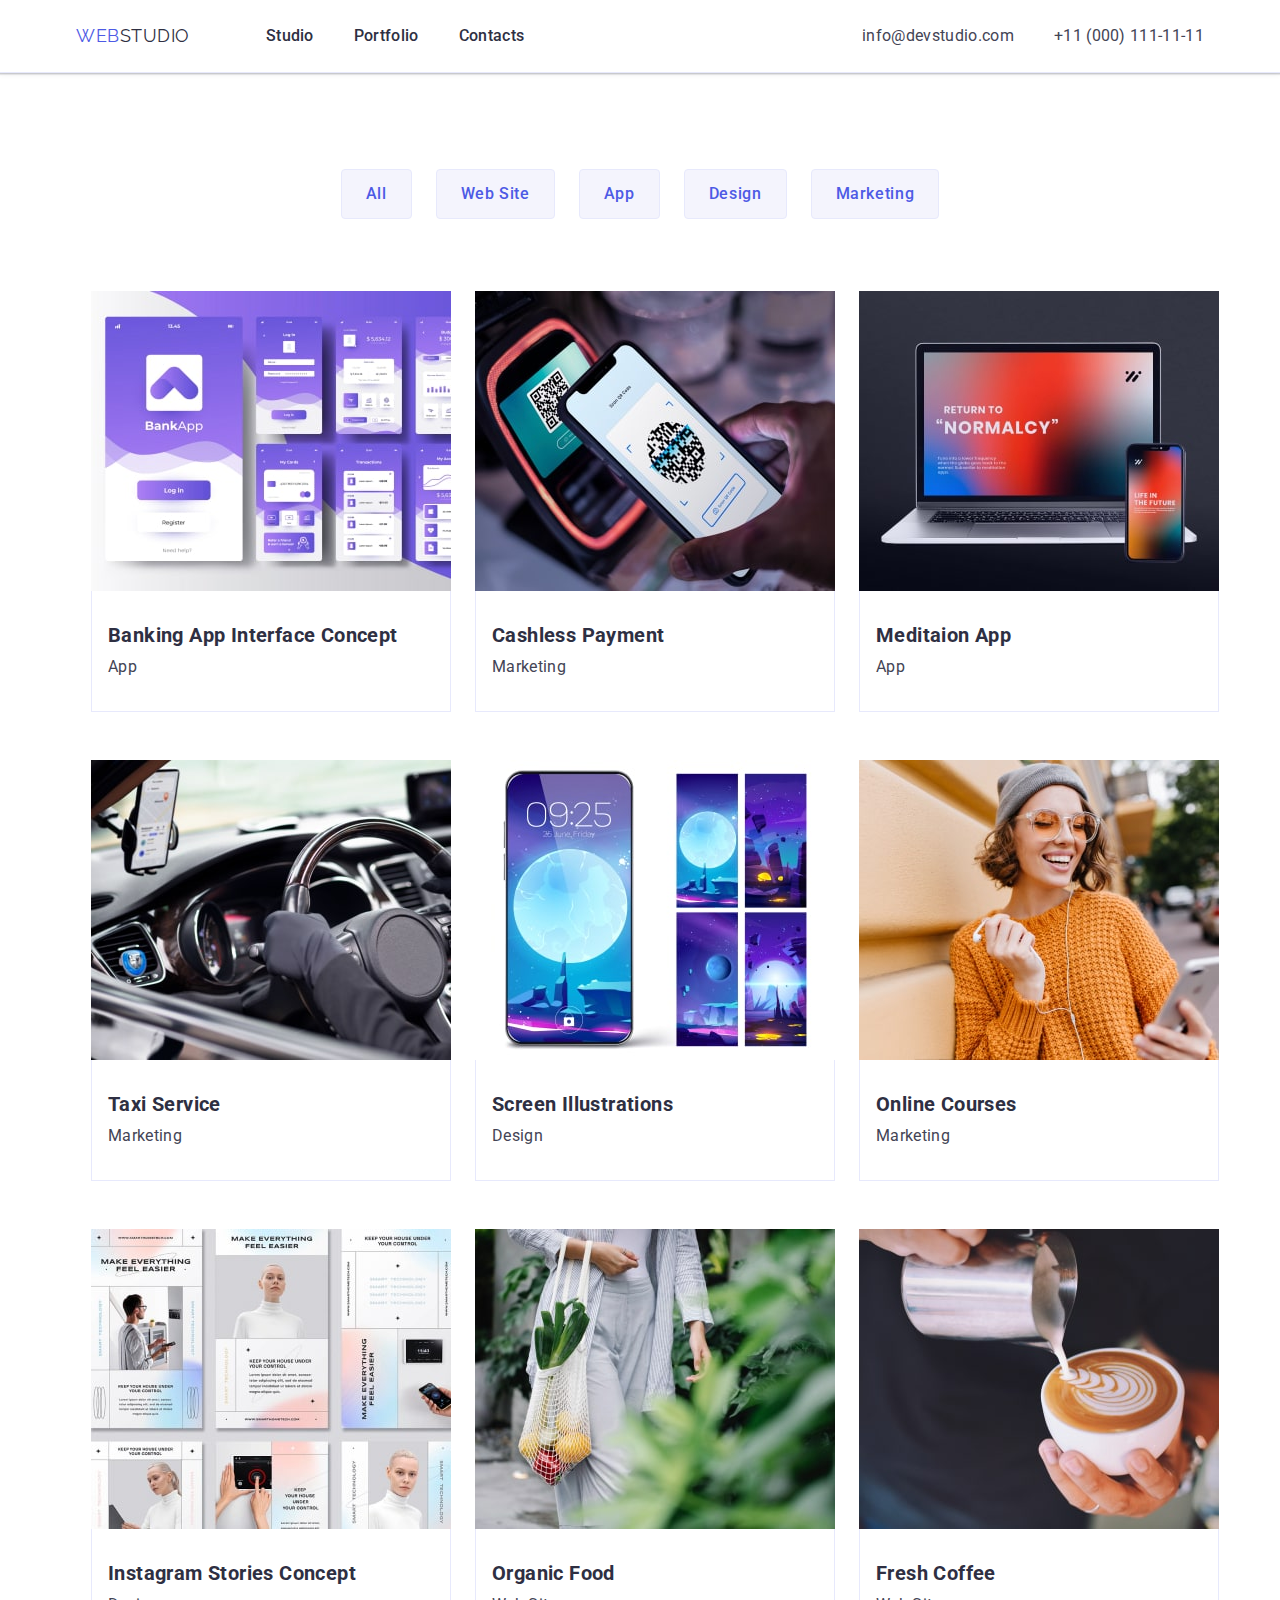
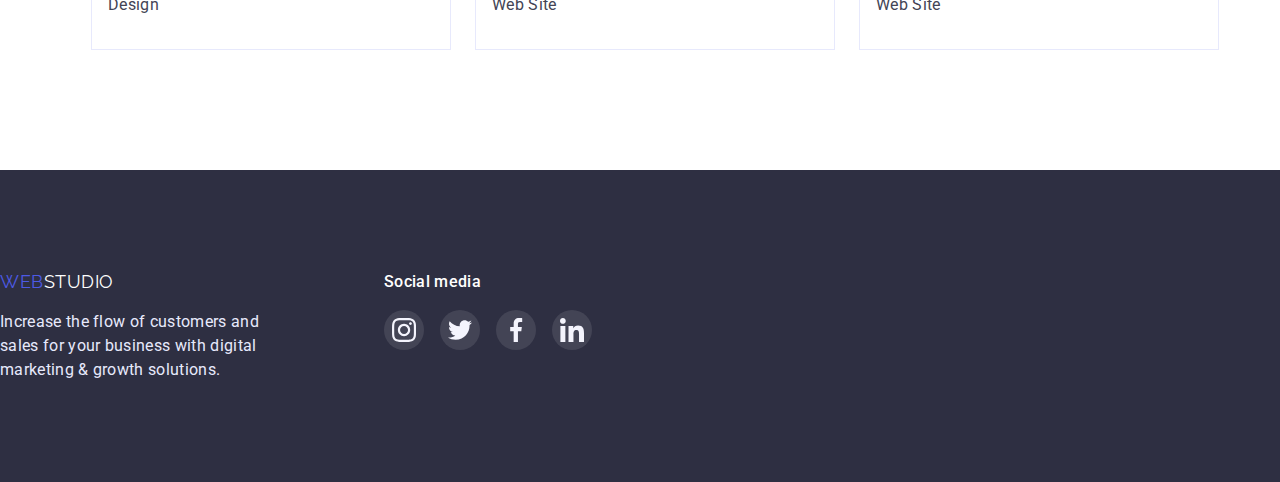
==== portfolio.html @ 8e7cf428 "Initial commit" ====
<!DOCTYPE html>
<html lang="en">
  <head>
    <meta charset="UTF-8" />
    <meta http-equiv="X-UA-Compatible" content="IE=edge" />
    <meta name="viewport" content="width=device-width, initial-scale=1.0" />
    <title>portfolio</title>
    <link
      rel="stylesheet"
      href="https://cdnjs.cloudflare.com/ajax/libs/modern-normalize/1.0.0/modern-normalize.min.css"
    />
    <link rel="stylesheet" href="./css/style.css" />
    <link rel="preconnect" href="https://fonts.googleapis.com" />
    <link rel="preconnect" href="https://fonts.gstatic.com" crossorigin />
    <link
      href="https://fonts.googleapis.com/css2?family=Raleway:wght@800&family=Roboto:wght@400;500;700&display=swap"
      rel="stylesheet"
    />
  </head>
  <body class="body-background">
    <header class="header">
      <div class="header-container header-container-margin">
        <nav class="header-navigation">
          <a
            href="./index.html"
            class="list-style-none studio-logo-style logo text-decoration links"
            ><span class="web-logo-style">Web</span>Studio</a
          >
          <ul class="list-style-none header-list">
            <li>
              <a
                href=""
                class="tabs-web-studio list-style-none text-decoration box-header-text links"
                >Studio</a
              >
            </li>
            <li class="box-header-text">
              <a
                href="./portfolio.html"
                class="tabs-web-studio list-style-none text-decoration box-header-text links"
                >Portfolio</a
              >
            </li>
            <li>
              <a
                href=""
                class="tabs-web-studio list-style-none text-decoration box-header-text links"
                >Contacts</a
              >
            </li>
          </ul>
        </nav>

        <address class="font-style-normal header-navigation">
          <ul class="list-style-none box-header-contacs-list">
            <li>
              <a
                href="mailto:info@devstudio.com"
                class="contacs-web-studio list-style-none text-decoration box-header-contacs header-mail links"
                >info@devstudio.com</a
              >
            </li>
            <li>
              <a
                href="tel:+110001111111"
                class="contacs-web-studio list-style-none text-decoration box-header-contacs header-tel links"
                >+11 (000) 111-11-11</a
              >
            </li>
          </ul>
        </address>
      </div>
    </header>
    <main class="main">
      <section class="main-section-portfolio">
        <div class="container">
          <h1 class="visually-hidden">portfolio</h1>
          <ul class="list-style-none box-list-portfolio-btt">
            <li>
              <button
                type="button"
                class="buttons-main buttons-text cursor-pointer"
              >
                All
              </button>
            </li>
            <li>
              <button
                type="button"
                class="buttons-main buttons-text cursor-pointer"
              >
                Web Site
              </button>
            </li>
            <li>
              <button
                type="button"
                class="buttons-main buttons-text cursor-pointer"
              >
                App
              </button>
            </li>
            <li>
              <button
                type="button"
                class="buttons-main buttons-text cursor-pointer"
              >
                Design
              </button>
            </li>
            <li>
              <button
                type="button"
                class="buttons-main buttons-text cursor-pointer"
              >
                Marketing
              </button>
            </li>
          </ul>
          <div class="first-box-portfolio">
            <ul class="list-style-none first-list-portfolio">
              <li class="items-list-portfolio">
                <a href="" class="links-items-portfolio text-decoration-none">
                  <img
                    src="./images/img(9)-min.jpg"
                    alt="Banking App Interface Concept"
                    width="360"
                    height="300"
                  />
                  <div class="items-portfolio-padding">
                    <h2
                      class="portfolio-text portfolio-box-text margin-text-portfolio-box"
                    >
                      Banking App Interface Concept
                    </h2>
                    <p class="portfolio-p portfolio-box-text">App</p>
                  </div>
                </a>
              </li>

              <li class="items-list-portfolio">
                <a href="" class="links-items-portfolio text-decoration-none">
                  <img
                    src="./images/img(1)-min.jpg"
                    alt="Cashless Payment"
                    width="360"
                    height="300"
                  />
                  <div class="items-portfolio-padding">
                    <h2
                      class="portfolio-text portfolio-box-text margin-text-portfolio-box"
                    >
                      Cashless Payment
                    </h2>
                    <p class="portfolio-p portfolio-box-text">Marketing</p>
                  </div>
                </a>
              </li>
              <li class="items-list-portfolio">
                <a href="" class="links-items-portfolio text-decoration-none">
                  <img
                    src="./images/img(2)-min.jpg"
                    alt="Banking App Interface Concept"
                    width="360"
                    height="300"
                  />
                  <div class="items-portfolio-padding">
                    <h2
                      class="portfolio-text portfolio-box-text margin-text-portfolio-box"
                    >
                      Meditaion App
                    </h2>
                    <p class="portfolio-p portfolio-box-text">App</p>
                  </div>
                </a>
              </li>

              <li class="items-list-portfolio">
                <a href="" class="links-items-portfolio text-decoration-none">
                  <img
                    src="./images/img(3)-min.jpg"
                    alt="Banking App Interface Concept"
                    width="360"
                    height="300"
                  />
                  <div class="items-portfolio-padding">
                    <h2
                      class="portfolio-text portfolio-box-text margin-text-portfolio-box"
                    >
                      Taxi Service
                    </h2>
                    <p class="portfolio-p portfolio-box-text">Marketing</p>
                  </div>
                </a>
              </li>
              <li class="items-list-portfolio">
                <a href="" class="links-items-portfolio text-decoration-none">
                  <img
                    src="./images/img(4)-min.jpg"
                    alt="Banking App Interface Concept"
                    width="360"
                    height="300"
                  />
                  <div class="items-portfolio-padding">
                    <h2
                      class="portfolio-text portfolio-box-text margin-text-portfolio-box"
                    >
                      Screen Illustrations
                    </h2>
                    <p class="portfolio-p portfolio-box-text">Design</p>
                  </div>
                </a>
              </li>
              <li class="items-list-portfolio">
                <a href="" class="links-items-portfolio text-decoration-none">
                  <img
                    src="./images/img(5)-min.jpg"
                    alt="Banking App Interface Concept"
                    width="360"
                    height="300"
                    class="img-portfolio-box"
                  />
                  <div class="items-portfolio-padding">
                    <h2
                      class="portfolio-text portfolio-box-text margin-text-portfolio-box"
                    >
                      Online Courses
                    </h2>
                    <p class="portfolio-p portfolio-box-text">Marketing</p>
                  </div>
                </a>
              </li>

              <li class="items-list-portfolio">
                <a href="" class="links-items-portfolio text-decoration-none">
                  <img
                    src="./images/img(6)-min.jpg"
                    alt="Banking App Interface Concept"
                    width="360"
                    height="300"
                  />
                  <div class="items-portfolio-padding">
                    <h2
                      class="portfolio-text portfolio-box-text margin-text-portfolio-box"
                    >
                      Instagram Stories Concept
                    </h2>
                    <p class="portfolio-p portfolio-box-text">Design</p>
                  </div>
                </a>
              </li>
              <li class="items-list-portfolio">
                <a href="" class="links-items-portfolio text-decoration-none">
                  <img
                    src="./images/img(8)-min.jpg"
                    alt="Banking App Interface Concept"
                    width="360"
                    height="300"
                  />
                  <div class="items-portfolio-padding">
                    <h2
                      class="portfolio-text portfolio-box-text margin-text-portfolio-box"
                    >
                      Organic Food
                    </h2>
                    <p class="portfolio-p portfolio-box-text">Web Site</p>
                  </div>
                </a>
              </li>
              <li class="items-list-portfolio">
                <a href="" class="links-items-portfolio text-decoration-none">
                  <img
                    src="./images/img(7)-min.jpg"
                    alt="Banking App Interface Concept"
                    width="360"
                    height="300"
                  />
                  <div class="items-portfolio-padding">
                    <h2
                      class="portfolio-text portfolio-box-text margin-text-portfolio-box"
                    >
                      Fresh Coffee
                    </h2>
                    <p class="portfolio-p portfolio-box-text">Web Site</p>
                  </div>
                </a>
              </li>
            </ul>
          </div>
        </div>
      </section>
    </main>
    <footer class="footer">
      <div class="container-footer">
        <div class="footer-div-logo">
          <a
            href="./index.html"
            class="list-style-none logo logo-footer text-decoration margin-zero"
            ><span class="web-logo-style">Web</span>Studio</a
          >
          <p class="web-studio-footer-text">
            Increase the flow of customers and sales for your business with
            digital marketing & growth solutions.
          </p>
        </div>

        <div class="footer-div-link">
          <p class="social-media-hero">Social media</p>
          <ul class="footer-list-link list-style-none">
            <li class="svg-item-footer">
              <a href="" class="footer-item-link">
                <svg width="24px" height="24px" class="our-team-svg-item">
                  <use href="./images/sprite-our-team.svg#icon-instagram"></use>
                </svg>
              </a>
            </li>
            <li class="svg-item-footer">
              <a href="" class="footer-item-link">
                <svg width="24px" height="24px" class="our-team-svg-item">
                  <use href="./images/sprite-our-team.svg#icon-twitter"></use>
                </svg>
              </a>
            </li>
            <li class="svg-item-footer">
              <a href="" class="footer-item-link">
                <svg width="24px" height="24px" class="our-team-svg-item">
                  <use href="./images/sprite-our-team.svg#icon-facebook"></use>
                </svg>
              </a>
            </li>

            <li class="svg-item-footer">
              <a href="" class="footer-item-link">
                <svg width="24px" height="24px" class="our-team-svg-item">
                  <use href="./images/sprite-our-team.svg#icon-linkedin"></use>
                </svg>
              </a>
            </li>
          </ul>
        </div>
      </div>
    </footer>
  </body>
</html>
---- css/style.css ----
:root {
  --tags-color: #2e2f42;
  --p-text: #434455;
  --buttons-color: #4d5ae5;
  --hf-buttons-color: #404bbf;
  --our-team-background: #f4f4fd;
  --customers-hover: #404bbf;
  --customers: #afb1b8;
}
body {
  font-family: 'Roboto', sans-serif;
  color: var(--p-text);
  background: #ffffff;
}
/*----------- WEBSTUDIO -----------*/
.font-style-normal {
  font-style: normal;
}
img {
  display: block;
  max-width: 100%;
  height: auto;
}
.logo {
  font-family: 'Raleway';

  font-size: 18px;
  line-height: calc(24 / 18);
  letter-spacing: 0.03em;
  color: var(--tags-color);
  text-transform: uppercase;
  margin-right: 76px;
}
.web-logo-style {
  color: #4d5ae5;
  text-transform: uppercase;
}
.header-mail {
}
.links {
  display: block;
  padding: 24px 0;
}
.header-container-margin {
  width: 1158px;
  padding: 0 15px;
  margin: 0 auto;
}
.header {
  border-bottom: 1px solid #e7e9fc;
  box-shadow: 0px 2px 1px rgba(46, 47, 66, 0.08),
    0px 1px 1px rgba(46, 47, 66, 0.16), 0px 1px 6px rgba(46, 47, 66, 0.08);
}
.box-header-text {
}
.box-header-contacs {
  display: flex;
}
.futures-container {
  width: 1128px;
  padding: 0 15px;
  margin: 0 auto;
}
.wawd-container {
  width: 1128px;
  padding: 0 15px;
  margin: 0 auto;
}
.our-team-container {
  width: 1128px;
  padding: 0 15px;
  margin: 0 auto;
}
.header-container {
  display: flex;
  justify-content: space-between;
}
.box-header-contacs-list {
  display: flex;

  gap: 40px;
}
.header-navigation {
  display: flex;
  align-items: center;
}
.box-hero-section {
}
.container {
  width: 1158px;
  padding: 0 15px;
  margin: 0 auto;
}

.box-text-hero {
}
.box-btt-hero {
  align-content: center;
  display: flex;

  justify-content: center;
}
.box-btt-hero:hover,
.box-btt-hero:focus {
}
.header-list {
  display: flex;
  gap: 40px;
}
.logo-footer {
  color: #ffffff;
  text-transform: uppercase;
}
.margin-zero {
  margin: 0 auto;
}
.tabs-web-studio {
  font-size: 16px;
  font-weight: 500;
  line-height: calc(24 / 16);
  color: var(--tags-color);
  letter-spacing: 0.02em;
}
.box-futures-text {
  display: flex;
  gap: 24px;
}

.section-futures-web {
  padding-top: 120px;
  padding-bottom: 120px;
}
.futures-text {
  font-size: 16px;
  line-height: calc(24 / 16);
  letter-spacing: 0.02em;
}
.box-futures-item {
  width: 265px;
}
.tabs-web-studio:hover,
.tabs-web-studio:focus {
  color: #404bbf;
}
.contacs-web-studio {
  font-style: normal;

  font-size: 16px;
  line-height: calc(24 / 16);
  color: var(--p-text);
  letter-spacing: 0.02em;
}
.contacs-web-studio:hover,
.contacs-web-studio:focus {
  color: #404bbf;
}

.visually-hidden {
  position: absolute;
  width: 1px;
  height: 1px;
  margin: -1px;
  border: 0;
  padding: 0;

  white-space: nowrap;
  clip-path: inset(100%);
  clip: rect(0 0 0 0);
  overflow: hidden;
}
.hero-section {
  background-color: var(--tags-color);
  background-image: linear-gradient(
      rgba(46, 47, 66, 0.7),
      rgba(46, 47, 66, 0.7)
    ),
    url(../images/people-office.jpg);
  background-repeat: no-repeat;
  background-position: center;
  background-size: cover;
  height: auto;
  flex-grow: 1;
  padding: 188px 0;
  max-width: 1440px;
  margin: 0 auto;
}
.box-wawd-section {
  padding-bottom: 120px;
}
.box-wawd {
}
.wawd-items {
  width: 360px;
}
.box-wawd-list {
  display: flex;

  align-items: center;

  gap: 24px;
}
.section-slogan {
  width: 496px;
  font-size: 56px;
  line-height: calc(60 / 56);
  letter-spacing: 0.02em;
  color: #ffffff;
  text-align: center;
  margin: 0 auto;
  margin-bottom: 48px;
}
.align-center {
  align-items: center;
}
.box-our-team {
}
.box-our-team-list {
  display: flex;
  margin-top: 72px;

  gap: 24px;
}
.item-our-team-box {
  width: 264px;
  border-radius: 0px 0px 4px 4px;
  box-shadow: 0px 2px 1px 0px #2e2f4214, 0px 1px 1px 0px #2e2f4229,
    0px 1px 6px 0px #2e2f4214;
}

.button-hero-h {
  border-radius: 4px;
  background: var(--buttons-color);
  padding: 16px 32px;
  font-weight: 500;
  border: none;
}
.button-hero-h:hover,
.button-hero-h:focus {
  background: #404bbf;
  box-shadow: 0px 4px 4px 0px #00000026;
}
.cursor-pointer {
  cursor: pointer;
}
.button-text-after-title {
  font-family: inherit;

  font-size: 16px;
  line-height: calc(24 / 16);
  color: #ffffff;
  letter-spacing: 0.04em;
}
p,
h1,
h2,
h3,
h4,
h5,
h6 {
  margin: 0;
}
ul {
  margin: 0;
  padding: 0;
}
.button-h1:hover,
.button-h1:focus {
  background: var(--hf-buttons-color);
}
.list-futures-svg {
  background: #f4f4fd;
  border-radius: 4px;
  display: flex;
  align-items: center;
  justify-content: center;
  padding-top: 20px;
  padding-bottom: 20px;
}
.future-svg {
  display: flex;
}
.futures-name {
  margin-bottom: 8px;
  font-size: 20px;
  line-height: calc(24 / 20);
  color: var(--tags-color);
  letter-spacing: 0.02em;
}
.futures-text {
  font-size: 16px;
  line-height: calc(24 / 16);
  letter-spacing: 0.02em;
}
.btt-sprite-our-team {
  width: 40px;
  height: 40px;
  border: none;
}
.svg-our-team-item {
  width: 40px;
  height: 40px;
}
.our-team-link {
  display: flex;
  width: 100%;
  height: 100%;
  justify-content: center;
  align-items: center;
  border-radius: 50%;
  background-color: #4d5ae5;
}

.our-team-link:hover,
.our-team-link:focus {
  background-color: #404bbf;
}
.wawd {
  margin-bottom: 72px;
  font-size: 36px;
  line-height: calc(40 / 36);
  color: var(--tags-color);
  letter-spacing: 0.02em;
  text-transform: capitalize;
  text-align: center;
}
.img-main-page {
}
.background-section-our-team {
  background: #f4f4fd;
  padding: 120px 0;
}
.background-li-our-team {
  background: #ffffff;
}
.svg-our-team {
  display: flex;
  gap: 24px;
}
.our-team-title {
  font-size: 36px;
  line-height: calc(40 / 36);
  color: var(--tags-color);
  letter-spacing: 0.02em;
  text-align: center;
}
.our-team-paddig {
  padding: 32px 16px;
}
.names-our-team {
  font-size: 20px;
  line-height: calc(24 / 20);
  color: var(--tags-color);
  letter-spacing: 0.02em;
  font-weight: 500;
  text-align: center;
  margin-bottom: 8px;
}
.position-our-team {
  font-size: 16px;
  line-height: calc(24 / 16);
  letter-spacing: 0.02em;
  text-align: center;
  margin-bottom: 8px;
}

.mail-main {
  color: black;
}
.mail-main:hover,
.mail-main:focus {
  color: blue;
}
.list-style-none {
  list-style: none;
}

.text-decoration {
  text-decoration: none;
}

.web-studio-footer-text {
  font-size: 16px;
  line-height: calc(24 / 16);
  color: #e7e9fc;
  letter-spacing: 0.02em;
  max-width: 264px;
  margin-top: 16px;
}
.container-customers {
  display: flex;
  margin-top: 72px;
}
.customers {
  align-self: center;
  padding-top: 120px;
  padding-bottom: 120px;
}
.customers-hero {
  font-style: normal;
  font-weight: 700;
  font-size: 36px;
  line-height: calc(40px / 36px);
  text-align: center;
  letter-spacing: 0.02em;
  margin-bottom: 72px;
}
.customers-list {
  display: flex;
  justify-content: center;
  gap: 24px;
}
.svg-customers {
  fill: #8e8f99;
}

.customers-links {
  border: 1px solid #8e8f99;
  display: flex;
  justify-content: center;
  align-items: center;
  width: 100%;
  height: 100%;
  border-radius: 4px;
}
.customers-links:hover .svg-customers,
.customers-links:focus .svg-customers {
  fill: #404bbf;
}
.customers-links:hover,
.customers-links:focus {
  border: 1px solid #404bbf;
}
.footer {
  padding: 100px 0;
}
.footer-div-link {
  margin-left: 120px;
}
.item-list-customers {
  width: 168px;
  height: 88px;
}
.footer-div-logo {
}
.footer-list-link {
  display: flex;
  gap: 16px;
}
.social-media-hero {
  font-style: normal;
  font-weight: 500;
  font-size: 16px;
  line-height: calc(24px / 16px);
  letter-spacing: 0.02em;
  color: #ffffff;
  margin-bottom: 16px;
}
.svg-item-footer {
  width: 40px;
  height: 40px;
}
.item-list-div-footer {
  display: flex;
}
.footer-item-link {
  display: flex;
  width: 100%;
  height: 100%;
  justify-content: center;
  align-items: center;
  border-radius: 50%;
  background: rgba(255, 255, 255, 0.1);
}
.container-footer {
  display: flex;
}
.footer-item-link:hover,
.footer-item-link:focus {
  background-color: #31d0aa;
}
/*----------- portfolio -----------*/

.box-list-portfolio-btt {
  display: flex;
  margin-bottom: 72px;
  justify-content: center;
  gap: 24px;
}
.first-box-portfolio {
  width: 1158px;
  padding: 0 15px;
  margin: 0 auto;
}
.main-section-portfolio {
  padding-top: 96px;
  padding-bottom: 120px;
}
.second-box-portfolio {
  margin-bottom: 48px;
}
.third-box-portfolio {
  margin-bottom: 120px;
}
.first-list-portfolio {
  display: flex;

  flex-wrap: wrap;
  gap: 48px 24px;
}
.portfolio-box-text {
}
.margin-text-portfolio-box {
}
.img-portfolio-box {
}
.portfolio-text {
  font-size: 20px;
  line-height: calc(24 / 20);
  letter-spacing: 0.02em;
  color: var(--tags-color);
}
.items-list-portfolio {
  width: calc((100% - 48px) / 3);
  width: 360px;
}
.links-items-portfolio {
  display: block;
}

.links-items-portfolio:hover,
.links-items-portfolio:focus {
  box-shadow: 0px 2px 1px 0px #2e2f4214, 0px 1px 1px 0px #2e2f4229,
    0px 1px 6px 0px #2e2f4214;
}
.portfolio-p {
  font-size: 16px;
  line-height: calc(24 / 16);
  letter-spacing: 0.02em;
  color: var(--p-text);
  margin-top: 8px;
}
.items-portfolio-padding {
  padding: 32px 16px;
  border: 1px solid #e7e9fc;
  border-top: none;
}

.footer {
  background-color: #2e2f42;
}

.header {
}

.buttons-main {
  background: #f4f4fd;
}
.buttons-text {
  font-family: inherit;
  color: #4d5ae5;
  font-weight: 500;
  font-size: 16px;
  line-height: calc(24 / 16);
  letter-spacing: 0.04em;
  border: 1px solid #e7e9fc;
  border-radius: 4px;
  padding: 12px 24px;
}
.buttons-main:hover,
.buttons-main:focus {
  background: var(--hf-buttons-color);
}

.buttons-text:hover,
.buttons-text:focus {
  color: #ffffff;
  border-color: transparent;
  box-shadow: 0px 2px 2px 0px #0000001f, 0px 2px 1px 0px #00000014,
    0px 3px 1px 0px #0000001a;
}
.mail-portfolio {
  color: black;
}
.mail-portfolio:hover,
.mail-portfolio:focus {
  color: blue;
}

.text-decoration-none {
  text-decoration: none;
}
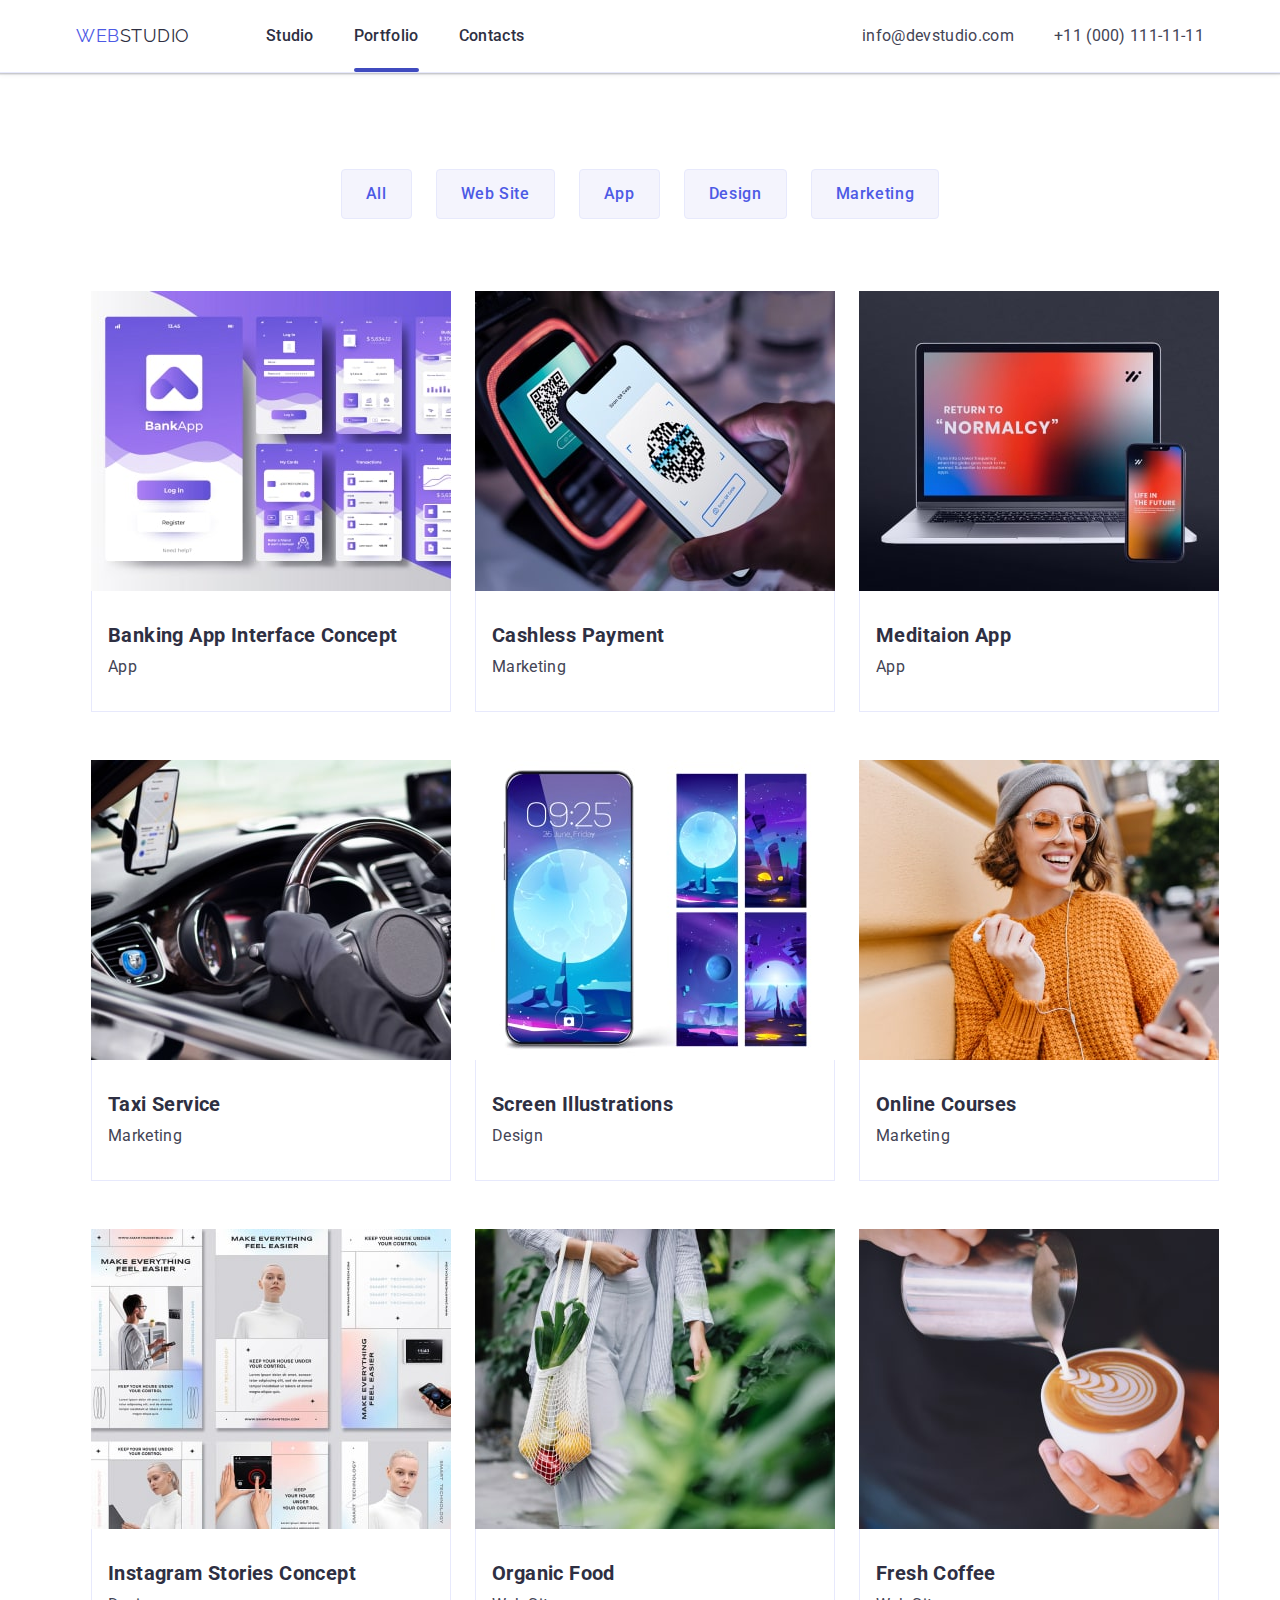
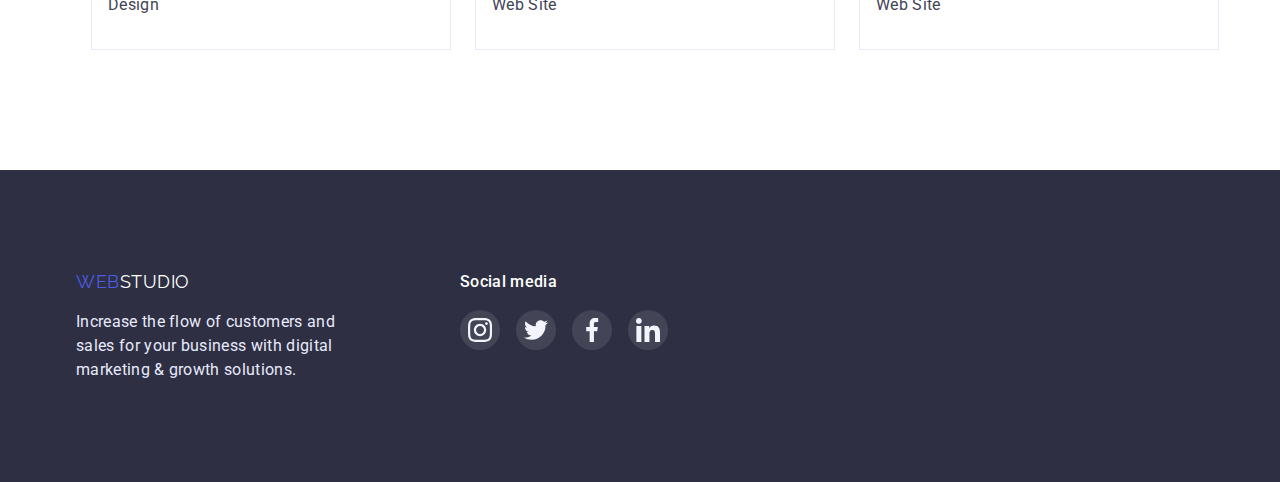
==== commit 50fa1c6f: ")" ====
--- a/portfolio.html
+++ b/portfolio.html
@@ -16,42 +16,46 @@
       href="https://fonts.googleapis.com/css2?family=Raleway:wght@800&family=Roboto:wght@400;500;700&display=swap"
       rel="stylesheet"
     />
+    <link
+      rel="stylesheet"
+      href="node_modules/modern-normalize/modern-normalize.css"
+    />
   </head>
   <body class="body-background">
     <header class="header">
-      <div class="header-container header-container-margin">
+      <div class="header-container container">
         <nav class="header-navigation">
           <a
             href="./index.html"
-            class="list-style-none studio-logo-style logo text-decoration links"
+            class="list-style-none studio-logo-style logo text-decoration links nav-links"
             ><span class="web-logo-style">Web</span>Studio</a
           >
           <ul class="list-style-none header-list">
-            <li>
+            <li class="tabs-web-studio">
+              <a
+                href="./index.html"
+                class="list-style-none text-decoration box-header-text links studio-link nav-links"
+                >Studio</a
+              >
+            </li>
+            <li class="box-header-text tabs-web-studio current">
+              <a
+                href="./portfolio.html"
+                class="list-style-none text-decoration box-header-text links portfolio-link nav-links"
+                >Portfolio</a
+              >
+            </li>
+            <li class="tabs-web-studio">
               <a
                 href=""
-                class="tabs-web-studio list-style-none text-decoration box-header-text links"
-                >Studio</a
-              >
-            </li>
-            <li class="box-header-text">
-              <a
-                href="./portfolio.html"
-                class="tabs-web-studio list-style-none text-decoration box-header-text links"
-                >Portfolio</a
-              >
-            </li>
-            <li>
-              <a
-                href=""
-                class="tabs-web-studio list-style-none text-decoration box-header-text links"
+                class="list-style-none text-decoration box-header-text links nav-links"
                 >Contacts</a
               >
             </li>
           </ul>
         </nav>
 
-        <address class="font-style-normal header-navigation">
+        <address class="font-style-normal">
           <ul class="list-style-none box-header-contacs-list">
             <li>
               <a
@@ -121,12 +125,22 @@
             <ul class="list-style-none first-list-portfolio">
               <li class="items-list-portfolio">
                 <a href="" class="links-items-portfolio text-decoration-none">
-                  <img
-                    src="./images/img(9)-min.jpg"
-                    alt="Banking App Interface Concept"
-                    width="360"
-                    height="300"
-                  />
+                  <div class="box">
+                    <img
+                      src="./images/img(9)-min.jpg"
+                      alt="Banking App Interface Concept"
+                      width="360"
+                      height="300"
+                    />
+                    <div class="overlay">
+                      <p class="text-in-portfolio-img">
+                        Lorem ipsum dolor sit amet consectetur adipisicing elit.
+                        Similique iusto labore vitae dolor harum magnam suscipit
+                        quis quas quam deserunt, nam, maiores aliquam placeat
+                        veniam ab est veritatis eaque explicabo?
+                      </p>
+                    </div>
+                  </div>
                   <div class="items-portfolio-padding">
                     <h2
                       class="portfolio-text portfolio-box-text margin-text-portfolio-box"
@@ -140,12 +154,21 @@
 
               <li class="items-list-portfolio">
                 <a href="" class="links-items-portfolio text-decoration-none">
-                  <img
-                    src="./images/img(1)-min.jpg"
-                    alt="Cashless Payment"
-                    width="360"
-                    height="300"
-                  />
+                  <div class="box">
+                    <img
+                      src="./images/img(1)-min.jpg"
+                      alt="Cashless Payment"
+                      width="360"
+                      height="300"
+                    />
+                    <div class="overlay">
+                      <p class="text-in-portfolio-img">
+                        14 Stylish and User-Friendly App Design Concepts · Task
+                        Manager App · Calorie Tracker App · Exotic Fruit
+                        Ecommerce App · Cloud Storage App
+                      </p>
+                    </div>
+                  </div>
                   <div class="items-portfolio-padding">
                     <h2
                       class="portfolio-text portfolio-box-text margin-text-portfolio-box"
@@ -158,12 +181,22 @@
               </li>
               <li class="items-list-portfolio">
                 <a href="" class="links-items-portfolio text-decoration-none">
-                  <img
-                    src="./images/img(2)-min.jpg"
-                    alt="Banking App Interface Concept"
-                    width="360"
-                    height="300"
-                  />
+                  <div class="box">
+                    <img
+                      src="./images/img(2)-min.jpg"
+                      alt="Banking App Interface Concept"
+                      width="360"
+                      height="300"
+                    />
+                    <div class="overlay">
+                      <p class="text-in-portfolio-img">
+                        Lorem ipsum dolor sit amet consectetur adipisicing elit.
+                        Similique iusto labore vitae dolor harum magnam suscipit
+                        quis quas quam deserunt, nam, maiores aliquam placeat
+                        veniam ab est veritatis eaque explicabo?
+                      </p>
+                    </div>
+                  </div>
                   <div class="items-portfolio-padding">
                     <h2
                       class="portfolio-text portfolio-box-text margin-text-portfolio-box"
@@ -177,12 +210,22 @@
 
               <li class="items-list-portfolio">
                 <a href="" class="links-items-portfolio text-decoration-none">
-                  <img
-                    src="./images/img(3)-min.jpg"
-                    alt="Banking App Interface Concept"
-                    width="360"
-                    height="300"
-                  />
+                  <div class="box">
+                    <img
+                      src="./images/img(3)-min.jpg"
+                      alt="Banking App Interface Concept"
+                      width="360"
+                      height="300"
+                    />
+                    <div class="overlay">
+                      <p class="text-in-portfolio-img">
+                        Lorem ipsum dolor sit amet consectetur adipisicing elit.
+                        Similique iusto labore vitae dolor harum magnam suscipit
+                        quis quas quam deserunt, nam, maiores aliquam placeat
+                        veniam ab est veritatis eaque explicabo?
+                      </p>
+                    </div>
+                  </div>
                   <div class="items-portfolio-padding">
                     <h2
                       class="portfolio-text portfolio-box-text margin-text-portfolio-box"
@@ -195,12 +238,22 @@
               </li>
               <li class="items-list-portfolio">
                 <a href="" class="links-items-portfolio text-decoration-none">
-                  <img
-                    src="./images/img(4)-min.jpg"
-                    alt="Banking App Interface Concept"
-                    width="360"
-                    height="300"
-                  />
+                  <div class="box">
+                    <img
+                      src="./images/img(4)-min.jpg"
+                      alt="Banking App Interface Concept"
+                      width="360"
+                      height="300"
+                    />
+                    <div class="overlay">
+                      <p class="text-in-portfolio-img">
+                        Lorem ipsum dolor sit amet consectetur adipisicing elit.
+                        Similique iusto labore vitae dolor harum magnam suscipit
+                        quis quas quam deserunt, nam, maiores aliquam placeat
+                        veniam ab est veritatis eaque explicabo?
+                      </p>
+                    </div>
+                  </div>
                   <div class="items-portfolio-padding">
                     <h2
                       class="portfolio-text portfolio-box-text margin-text-portfolio-box"
@@ -213,13 +266,23 @@
               </li>
               <li class="items-list-portfolio">
                 <a href="" class="links-items-portfolio text-decoration-none">
-                  <img
-                    src="./images/img(5)-min.jpg"
-                    alt="Banking App Interface Concept"
-                    width="360"
-                    height="300"
-                    class="img-portfolio-box"
-                  />
+                  <div class="box">
+                    <img
+                      src="./images/img(5)-min.jpg"
+                      alt="Banking App Interface Concept"
+                      width="360"
+                      height="300"
+                      class="img-portfolio-box"
+                    />
+                    <div class="overlay">
+                      <p class="text-in-portfolio-img">
+                        Lorem ipsum dolor sit amet consectetur adipisicing elit.
+                        Similique iusto labore vitae dolor harum magnam suscipit
+                        quis quas quam deserunt, nam, maiores aliquam placeat
+                        veniam ab est veritatis eaque explicabo?
+                      </p>
+                    </div>
+                  </div>
                   <div class="items-portfolio-padding">
                     <h2
                       class="portfolio-text portfolio-box-text margin-text-portfolio-box"
@@ -233,12 +296,22 @@
 
               <li class="items-list-portfolio">
                 <a href="" class="links-items-portfolio text-decoration-none">
-                  <img
-                    src="./images/img(6)-min.jpg"
-                    alt="Banking App Interface Concept"
-                    width="360"
-                    height="300"
-                  />
+                  <div class="box">
+                    <img
+                      src="./images/img(6)-min.jpg"
+                      alt="Banking App Interface Concept"
+                      width="360"
+                      height="300"
+                    />
+                    <div class="overlay">
+                      <p class="text-in-portfolio-img">
+                        Lorem ipsum dolor sit amet consectetur adipisicing elit.
+                        Similique iusto labore vitae dolor harum magnam suscipit
+                        quis quas quam deserunt, nam, maiores aliquam placeat
+                        veniam ab est veritatis eaque explicabo?
+                      </p>
+                    </div>
+                  </div>
                   <div class="items-portfolio-padding">
                     <h2
                       class="portfolio-text portfolio-box-text margin-text-portfolio-box"
@@ -251,12 +324,22 @@
               </li>
               <li class="items-list-portfolio">
                 <a href="" class="links-items-portfolio text-decoration-none">
-                  <img
-                    src="./images/img(8)-min.jpg"
-                    alt="Banking App Interface Concept"
-                    width="360"
-                    height="300"
-                  />
+                  <div class="box">
+                    <img
+                      src="./images/img(8)-min.jpg"
+                      alt="Banking App Interface Concept"
+                      width="360"
+                      height="300"
+                    />
+                    <div class="overlay">
+                      <p class="text-in-portfolio-img">
+                        Lorem ipsum dolor sit amet consectetur adipisicing elit.
+                        Similique iusto labore vitae dolor harum magnam suscipit
+                        quis quas quam deserunt, nam, maiores aliquam placeat
+                        veniam ab est veritatis eaque explicabo?
+                      </p>
+                    </div>
+                  </div>
                   <div class="items-portfolio-padding">
                     <h2
                       class="portfolio-text portfolio-box-text margin-text-portfolio-box"
@@ -269,12 +352,22 @@
               </li>
               <li class="items-list-portfolio">
                 <a href="" class="links-items-portfolio text-decoration-none">
-                  <img
-                    src="./images/img(7)-min.jpg"
-                    alt="Banking App Interface Concept"
-                    width="360"
-                    height="300"
-                  />
+                  <div class="box">
+                    <img
+                      src="./images/img(7)-min.jpg"
+                      alt="Banking App Interface Concept"
+                      width="360"
+                      height="300"
+                    />
+                    <div class="overlay">
+                      <p class="text-in-portfolio-img">
+                        Lorem ipsum dolor sit amet consectetur adipisicing elit.
+                        Similique iusto labore vitae dolor harum magnam suscipit
+                        quis quas quam deserunt, nam, maiores aliquam placeat
+                        veniam ab est veritatis eaque explicabo?
+                      </p>
+                    </div>
+                  </div>
                   <div class="items-portfolio-padding">
                     <h2
                       class="portfolio-text portfolio-box-text margin-text-portfolio-box"
@@ -291,7 +384,7 @@
       </section>
     </main>
     <footer class="footer">
-      <div class="container-footer">
+      <div class="container container-footer">
         <div class="footer-div-logo">
           <a
             href="./index.html"
--- a/css/style.css
+++ b/css/style.css
@@ -120,7 +120,41 @@
   line-height: calc(24 / 16);
   color: var(--tags-color);
   letter-spacing: 0.02em;
-}
+  font-weight: 500;
+  position: relative;
+  cursor: pointer;
+  line-height: 1;
+  text-decoration: none;
+}
+.nav-links {
+  color: var(--tags-color);
+}
+.nav-links:hover,
+.nav-links:focus {
+  color: #404bbf;
+  transition: 250ms cubic-bezier(0.4, 0, 0.2, 1);
+}
+
+.tabs-web-studio.current::after {
+  display: block;
+  content: '';
+  position: absolute;
+  width: 100%;
+  top: 100%;
+  left: 0;
+  border: 2px solid;
+  border-radius: 2px;
+}
+
+.current {
+  color: #404bbf;
+}
+.tabs-web-studio:hover:after,
+.tabs-web-studio:focus:after {
+  width: 100%;
+  opacity: 1;
+}
+
 .box-futures-text {
   display: flex;
   gap: 24px;
@@ -138,10 +172,7 @@
 .box-futures-item {
   width: 265px;
 }
-.tabs-web-studio:hover,
-.tabs-web-studio:focus {
-  color: #404bbf;
-}
+
 .contacs-web-studio {
   font-style: normal;
 
@@ -153,6 +184,7 @@
 .contacs-web-studio:hover,
 .contacs-web-studio:focus {
   color: #404bbf;
+  transition: 250ms cubic-bezier(0.4, 0, 0.2, 1);
 }
 
 .visually-hidden {
@@ -220,13 +252,56 @@
 
   gap: 24px;
 }
+.modal {
+  position: absolute;
+  width: 408px;
+  height: 576px;
+  transform: translate(-50%, -50%) scale(1);
+  left: 50%;
+  top: 50%;
+  background: #fcfcfc;
+  box-shadow: 0px 1px 1px rgba(0, 0, 0, 0.14), 0px 1px 3px rgba(0, 0, 0, 0.12),
+    0px 2px 1px rgba(0, 0, 0, 0.2);
+  border-radius: 4px;
+  transition: transform 250ms linear;
+}
+
+.button-close-modal {
+  width: 24px;
+  height: 24px;
+
+  border-radius: 50%;
+  display: flex;
+  justify-content: center;
+  align-items: center;
+  margin-left: auto;
+  padding: 0;
+}
 .item-our-team-box {
   width: 264px;
   border-radius: 0px 0px 4px 4px;
   box-shadow: 0px 2px 1px 0px #2e2f4214, 0px 1px 1px 0px #2e2f4229,
     0px 1px 6px 0px #2e2f4214;
 }
-
+.backdrop {
+  position: fixed;
+  top: 0;
+  left: 0;
+  width: 100%;
+  height: 100%;
+  background-color: rgba(0, 0, 0, 0.5);
+  opacity: 1;
+  visibility: visible;
+  transition: opacity 250ms linear, visibility 250ms linear;
+}
+.backdrop.is-hidden .modal {
+  transform: translate(-50%, -50%) scale(0);
+}
+.backdrop.is-hidden {
+  visibility: hidden;
+  opacity: 0;
+  pointer-events: none;
+}
 .button-hero-h {
   border-radius: 4px;
   background: var(--buttons-color);
@@ -238,6 +313,7 @@
 .button-hero-h:focus {
   background: #404bbf;
   box-shadow: 0px 4px 4px 0px #00000026;
+  transition: 250ms cubic-bezier(0.4, 0, 0.2, 1);
 }
 .cursor-pointer {
   cursor: pointer;
@@ -266,6 +342,7 @@
 .button-h1:hover,
 .button-h1:focus {
   background: var(--hf-buttons-color);
+  transition: 250ms cubic-bezier(0.4, 0, 0.2, 1);
 }
 .list-futures-svg {
   background: #f4f4fd;
@@ -296,6 +373,7 @@
   height: 40px;
   border: none;
 }
+
 .svg-our-team-item {
   width: 40px;
   height: 40px;
@@ -313,6 +391,7 @@
 .our-team-link:hover,
 .our-team-link:focus {
   background-color: #404bbf;
+  transition: 250ms cubic-bezier(0.4, 0, 0.2, 1);
 }
 .wawd {
   margin-bottom: 72px;
@@ -369,6 +448,7 @@
 .mail-main:hover,
 .mail-main:focus {
   color: blue;
+  transition: 250ms cubic-bezier(0.4, 0, 0.2, 1);
 }
 .list-style-none {
   list-style: none;
@@ -425,10 +505,12 @@
 .customers-links:hover .svg-customers,
 .customers-links:focus .svg-customers {
   fill: #404bbf;
+  transition: 250ms cubic-bezier(0.4, 0, 0.2, 1);
 }
 .customers-links:hover,
 .customers-links:focus {
   border: 1px solid #404bbf;
+  transition: 250ms cubic-bezier(0.4, 0, 0.2, 1);
 }
 .footer {
   padding: 100px 0;
@@ -477,6 +559,7 @@
 .footer-item-link:hover,
 .footer-item-link:focus {
   background-color: #31d0aa;
+  transition: 250ms cubic-bezier(0.4, 0, 0.2, 1);
 }
 /*----------- portfolio -----------*/
 
@@ -526,11 +609,33 @@
 .links-items-portfolio {
   display: block;
 }
-
+.text-in-portfolio-img {
+  color: #f4f4fd;
+  padding: 40px 32px;
+}
+.box {
+  position: relative;
+  overflow: hidden;
+  transition-property: background-color;
+}
+.overlay {
+  position: absolute;
+  top: 0;
+  left: 0;
+  width: 100%;
+  height: 100%;
+  background-color: #4d5ae5;
+  transform: translateY(100%);
+  transition: transform 250ms ease;
+}
+.box:hover .overlay {
+  transform: translateY(0);
+}
 .links-items-portfolio:hover,
 .links-items-portfolio:focus {
   box-shadow: 0px 2px 1px 0px #2e2f4214, 0px 1px 1px 0px #2e2f4229,
     0px 1px 6px 0px #2e2f4214;
+  transition: 250ms cubic-bezier(0.4, 0, 0.2, 1);
 }
 .portfolio-p {
   font-size: 16px;
@@ -569,6 +674,7 @@
 .buttons-main:hover,
 .buttons-main:focus {
   background: var(--hf-buttons-color);
+  transition: 250ms cubic-bezier(0.4, 0, 0.2, 1);
 }
 
 .buttons-text:hover,
@@ -577,6 +683,7 @@
   border-color: transparent;
   box-shadow: 0px 2px 2px 0px #0000001f, 0px 2px 1px 0px #00000014,
     0px 3px 1px 0px #0000001a;
+  transition: 250ms cubic-bezier(0.4, 0, 0.2, 1);
 }
 .mail-portfolio {
   color: black;
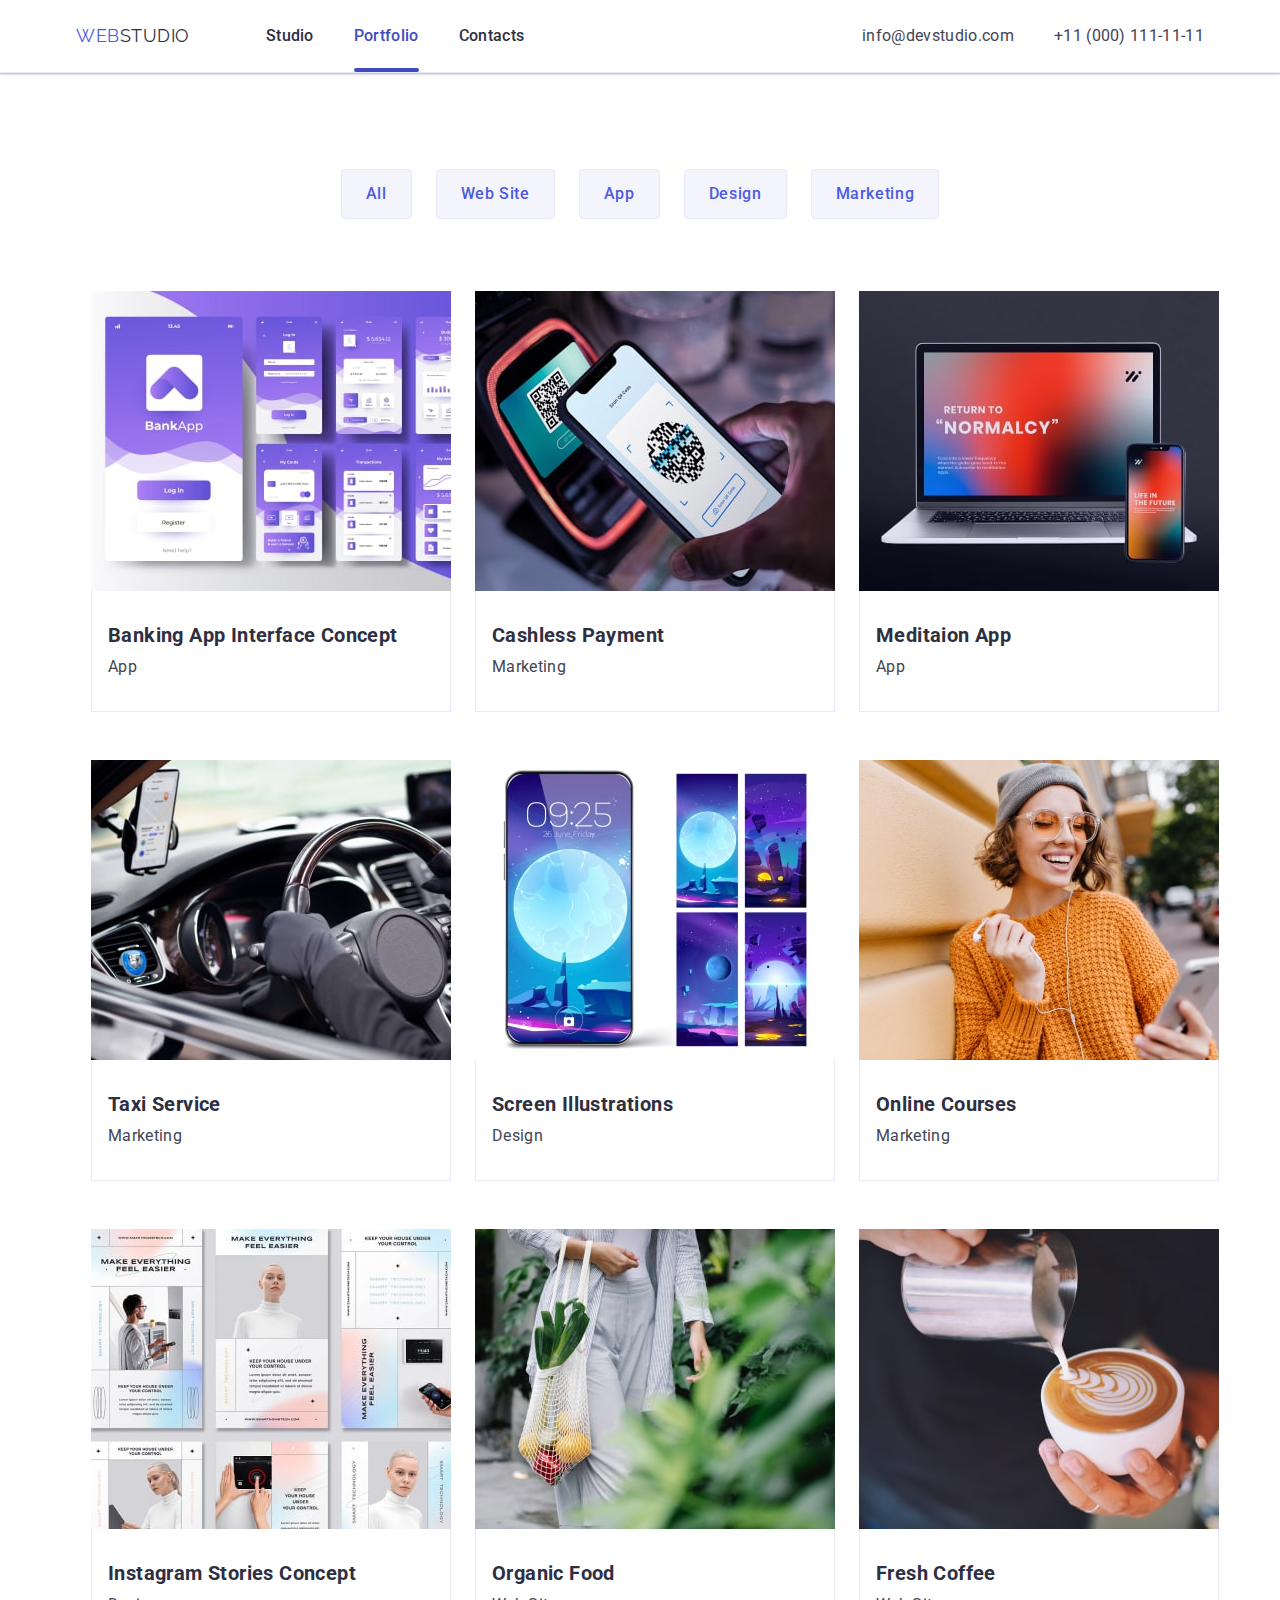
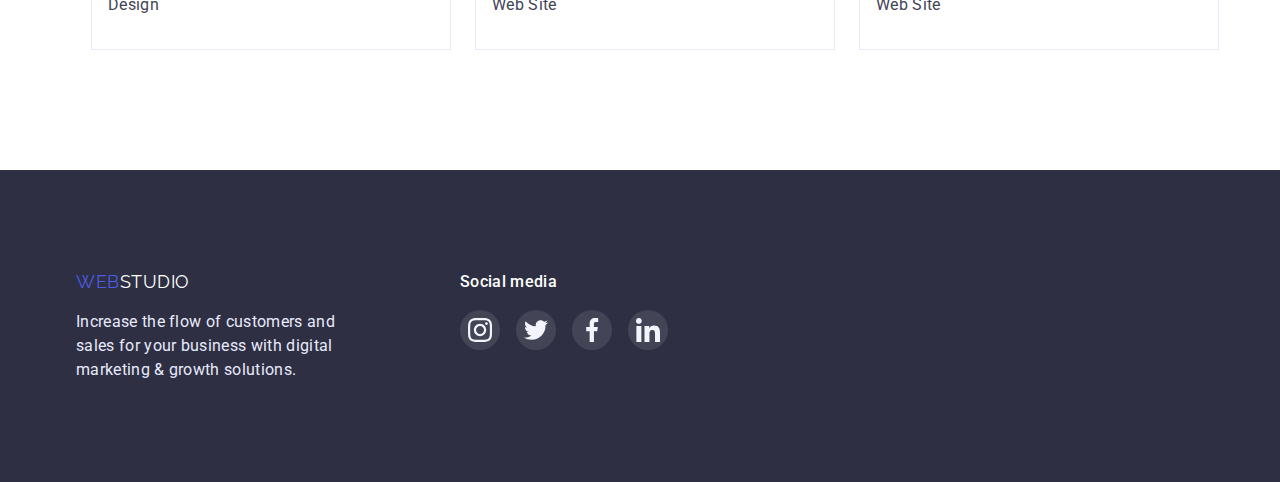
==== commit e20fa387: ")" ====
--- a/portfolio.html
+++ b/portfolio.html
@@ -41,7 +41,7 @@
             <li class="box-header-text tabs-web-studio current">
               <a
                 href="./portfolio.html"
-                class="list-style-none text-decoration box-header-text links portfolio-link nav-links"
+                class="list-style-none text-decoration box-header-text links portfolio-link nav-links current"
                 >Portfolio</a
               >
             </li>
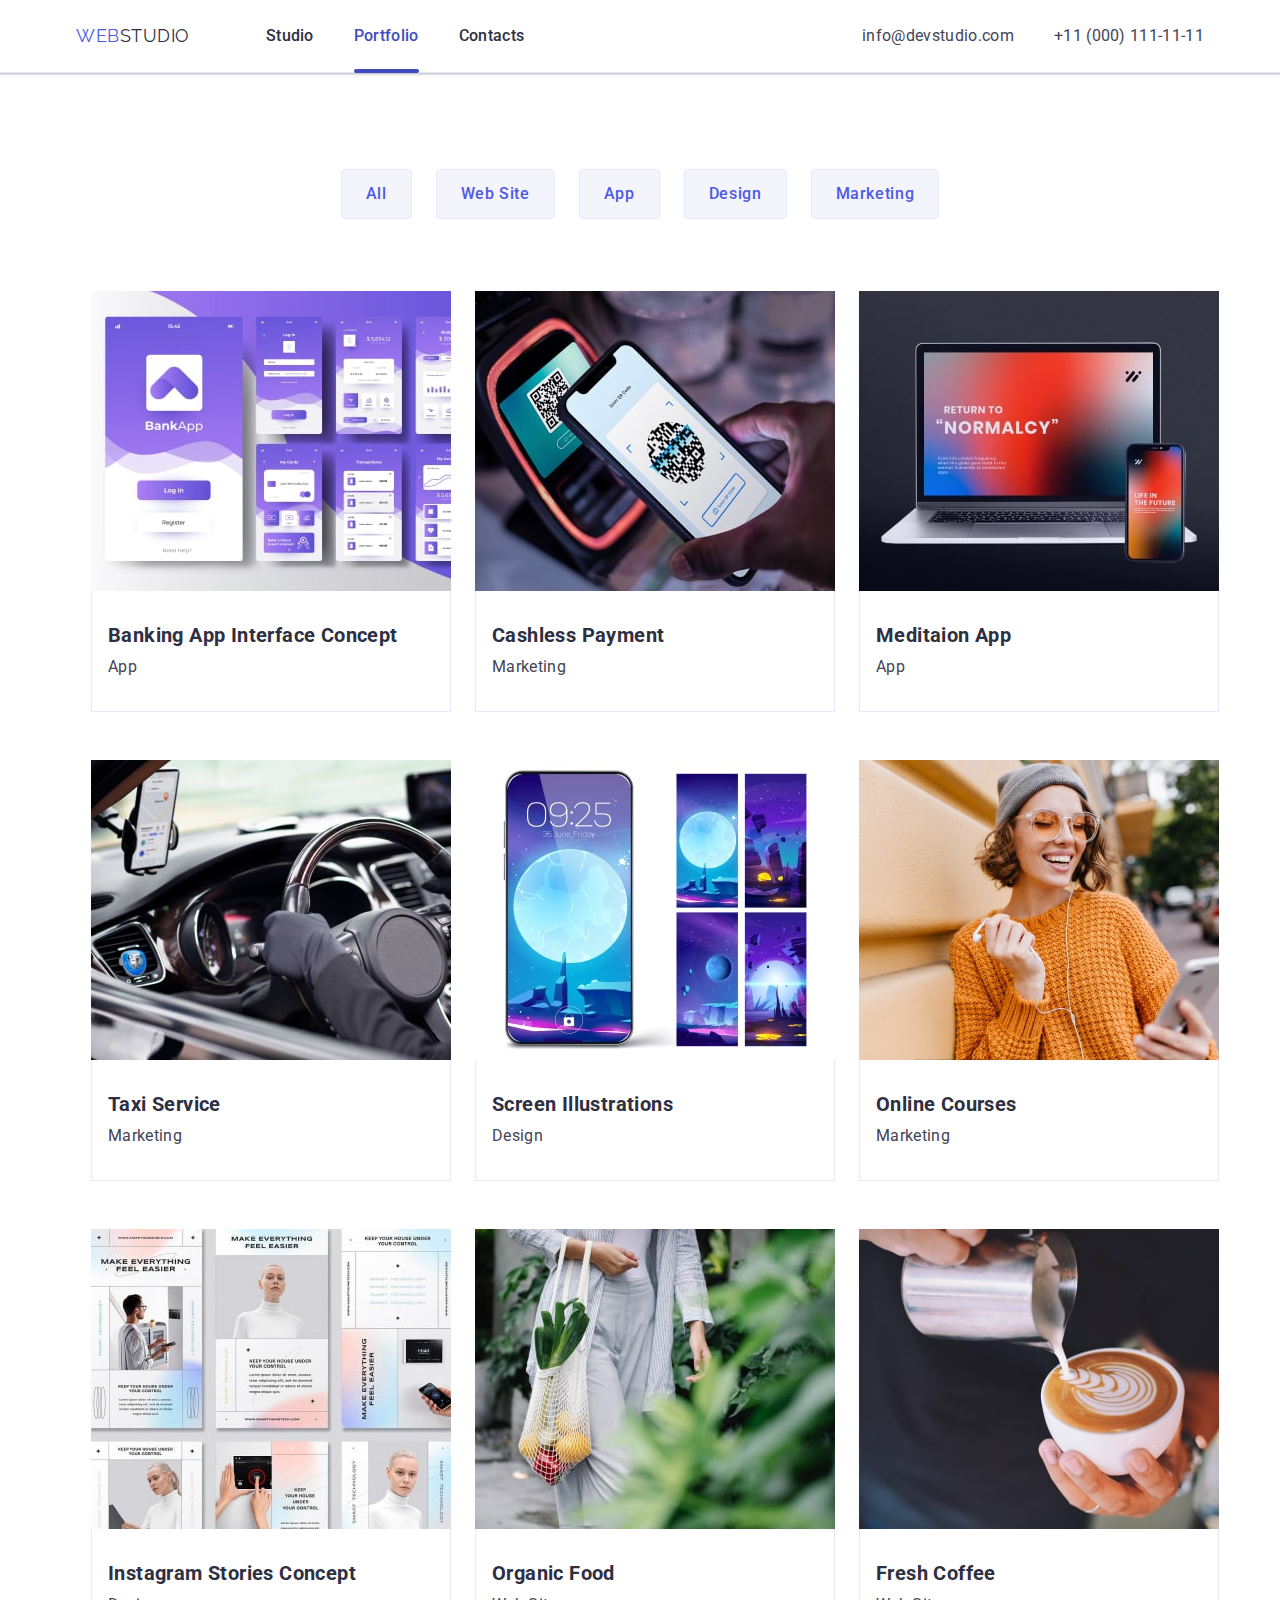
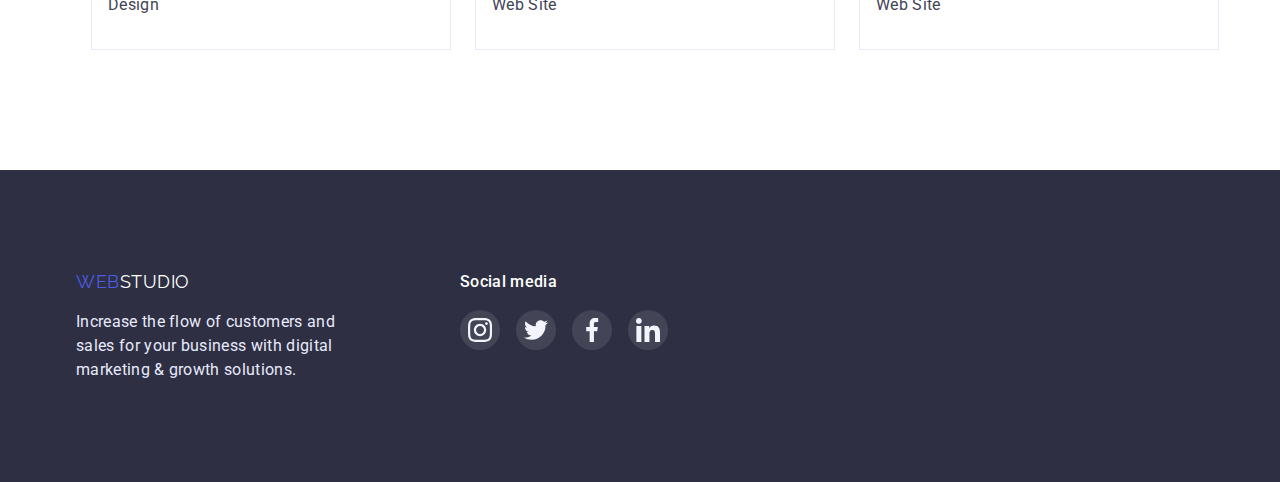
==== commit 4ccf406b: "fib" ====
--- a/portfolio.html
+++ b/portfolio.html
@@ -31,24 +31,24 @@
             ><span class="web-logo-style">Web</span>Studio</a
           >
           <ul class="list-style-none header-list">
-            <li class="tabs-web-studio">
+            <li class="">
               <a
                 href="./index.html"
-                class="list-style-none text-decoration box-header-text links studio-link nav-links"
+                class="list-style-none text-decoration box-header-text links studio-link nav-links tabs-web-studio"
                 >Studio</a
               >
             </li>
-            <li class="box-header-text tabs-web-studio current">
+            <li class="box-header-text current">
               <a
                 href="./portfolio.html"
-                class="list-style-none text-decoration box-header-text links portfolio-link nav-links current"
+                class="list-style-none text-decoration box-header-text links portfolio-link nav-links current tabs-web-studio"
                 >Portfolio</a
               >
             </li>
-            <li class="tabs-web-studio">
+            <li class="">
               <a
                 href=""
-                class="list-style-none text-decoration box-header-text links nav-links"
+                class="list-style-none text-decoration box-header-text links nav-links tabs-web-studio"
                 >Contacts</a
               >
             </li>
--- a/css/style.css
+++ b/css/style.css
@@ -91,7 +91,8 @@
   padding: 0 15px;
   margin: 0 auto;
 }
-
+.modal-svg {
+}
 .box-text-hero {
 }
 .box-btt-hero {
@@ -123,16 +124,15 @@
   font-weight: 500;
   position: relative;
   cursor: pointer;
-  line-height: 1;
   text-decoration: none;
 }
 .nav-links {
   color: var(--tags-color);
+  transition: color 250ms cubic-bezier(0.4, 0, 0.2, 1);
 }
 .nav-links:hover,
 .nav-links:focus {
   color: #404bbf;
-  transition: 250ms cubic-bezier(0.4, 0, 0.2, 1);
 }
 
 .tabs-web-studio.current::after {
@@ -140,9 +140,10 @@
   content: '';
   position: absolute;
   width: 100%;
-  top: 100%;
+  bottom: -1px;
+  height: 4px;
+  background-color: #404bbf;
   left: 0;
-  border: 2px solid;
   border-radius: 2px;
 }
 
@@ -180,11 +181,11 @@
   line-height: calc(24 / 16);
   color: var(--p-text);
   letter-spacing: 0.02em;
+  transition: color 250ms cubic-bezier(0.4, 0, 0.2, 1);
 }
 .contacs-web-studio:hover,
 .contacs-web-studio:focus {
   color: #404bbf;
-  transition: 250ms cubic-bezier(0.4, 0, 0.2, 1);
 }
 
 .visually-hidden {
@@ -255,7 +256,7 @@
 .modal {
   position: absolute;
   width: 408px;
-  height: 576px;
+  min-height: 576px;
   transform: translate(-50%, -50%) scale(1);
   left: 50%;
   top: 50%;
@@ -263,19 +264,23 @@
   box-shadow: 0px 1px 1px rgba(0, 0, 0, 0.14), 0px 1px 3px rgba(0, 0, 0, 0.12),
     0px 2px 1px rgba(0, 0, 0, 0.2);
   border-radius: 4px;
-  transition: transform 250ms linear;
+  transition: transform 250ms cubic-bezier(0.4, 0, 0.2, 1);
 }
 
 .button-close-modal {
   width: 24px;
   height: 24px;
-
+  cursor: pointer;
   border-radius: 50%;
   display: flex;
   justify-content: center;
   align-items: center;
-  margin-left: auto;
-  padding: 0;
+
+  position: absolute;
+  top: 24px;
+  right: 24px;
+  background-color: #e7e9fc;
+  border: 1px solid rgba(0, 0, 0, 0.1);
 }
 .item-our-team-box {
   width: 264px;
@@ -308,6 +313,9 @@
   padding: 16px 32px;
   font-weight: 500;
   border: none;
+  transition: background-color 250ms cubic-bezier(0.4, 0, 0.2, 1),
+    color 250ms cubic-bezier(0.4, 0, 0.2, 1),
+    box-shadow 250ms cubic-bezier(0.4, 0, 0.2, 1);
 }
 .button-hero-h:hover,
 .button-hero-h:focus {
@@ -386,12 +394,13 @@
   align-items: center;
   border-radius: 50%;
   background-color: #4d5ae5;
+  transition: color 250ms cubic-bezier(0.4, 0, 0.2, 1);
+  transition: 250ms cubic-bezier(0.4, 0, 0.2, 1);
 }
 
 .our-team-link:hover,
 .our-team-link:focus {
   background-color: #404bbf;
-  transition: 250ms cubic-bezier(0.4, 0, 0.2, 1);
 }
 .wawd {
   margin-bottom: 72px;
@@ -444,11 +453,11 @@
 
 .mail-main {
   color: black;
+  transition: color 250ms cubic-bezier(0.4, 0, 0.2, 1);
 }
 .mail-main:hover,
 .mail-main:focus {
   color: blue;
-  transition: 250ms cubic-bezier(0.4, 0, 0.2, 1);
 }
 .list-style-none {
   list-style: none;
@@ -501,11 +510,11 @@
   width: 100%;
   height: 100%;
   border-radius: 4px;
+  transition: 250ms cubic-bezier(0.4, 0, 0.2, 1);
 }
 .customers-links:hover .svg-customers,
 .customers-links:focus .svg-customers {
   fill: #404bbf;
-  transition: 250ms cubic-bezier(0.4, 0, 0.2, 1);
 }
 .customers-links:hover,
 .customers-links:focus {
@@ -552,6 +561,8 @@
   align-items: center;
   border-radius: 50%;
   background: rgba(255, 255, 255, 0.1);
+  transition: background-color 250ms cubic-bezier(0.4, 0, 0.2, 1),
+    fill 250ms cubic-bezier(0.4, 0, 0.2, 1);
 }
 .container-footer {
   display: flex;
@@ -559,7 +570,6 @@
 .footer-item-link:hover,
 .footer-item-link:focus {
   background-color: #31d0aa;
-  transition: 250ms cubic-bezier(0.4, 0, 0.2, 1);
 }
 /*----------- portfolio -----------*/
 
@@ -608,10 +618,17 @@
 }
 .links-items-portfolio {
   display: block;
+  transition: box-shadow 250ms cubic-bezier(0.4, 0, 0.2, 1);
 }
 .text-in-portfolio-img {
   color: #f4f4fd;
   padding: 40px 32px;
+  font-style: normal;
+  font-weight: 400;
+  font-size: 16px;
+  line-height: calc(24px / 16px);
+
+  letter-spacing: 0.02em;
 }
 .box {
   position: relative;
@@ -628,14 +645,14 @@
   transform: translateY(100%);
   transition: transform 250ms ease;
 }
-.box:hover .overlay {
+.links-items-portfolio:hover .overlay,
+.links-items-portfolio:focus .overlay {
   transform: translateY(0);
 }
 .links-items-portfolio:hover,
 .links-items-portfolio:focus {
   box-shadow: 0px 2px 1px 0px #2e2f4214, 0px 1px 1px 0px #2e2f4229,
     0px 1px 6px 0px #2e2f4214;
-  transition: 250ms cubic-bezier(0.4, 0, 0.2, 1);
 }
 .portfolio-p {
   font-size: 16px;
@@ -670,11 +687,14 @@
   border: 1px solid #e7e9fc;
   border-radius: 4px;
   padding: 12px 24px;
+  transition: color 250ms cubic-bezier(0.4, 0, 0.2, 1),
+    box-shadow 250ms cubic-bezier(0.4, 0, 0.2, 1),
+    background-color 250ms cubic-bezier(0.4, 0, 0.2, 1),
+    border-color 250ms cubic-bezier(0.4, 0, 0.2, 1);
 }
 .buttons-main:hover,
 .buttons-main:focus {
   background: var(--hf-buttons-color);
-  transition: 250ms cubic-bezier(0.4, 0, 0.2, 1);
 }
 
 .buttons-text:hover,
